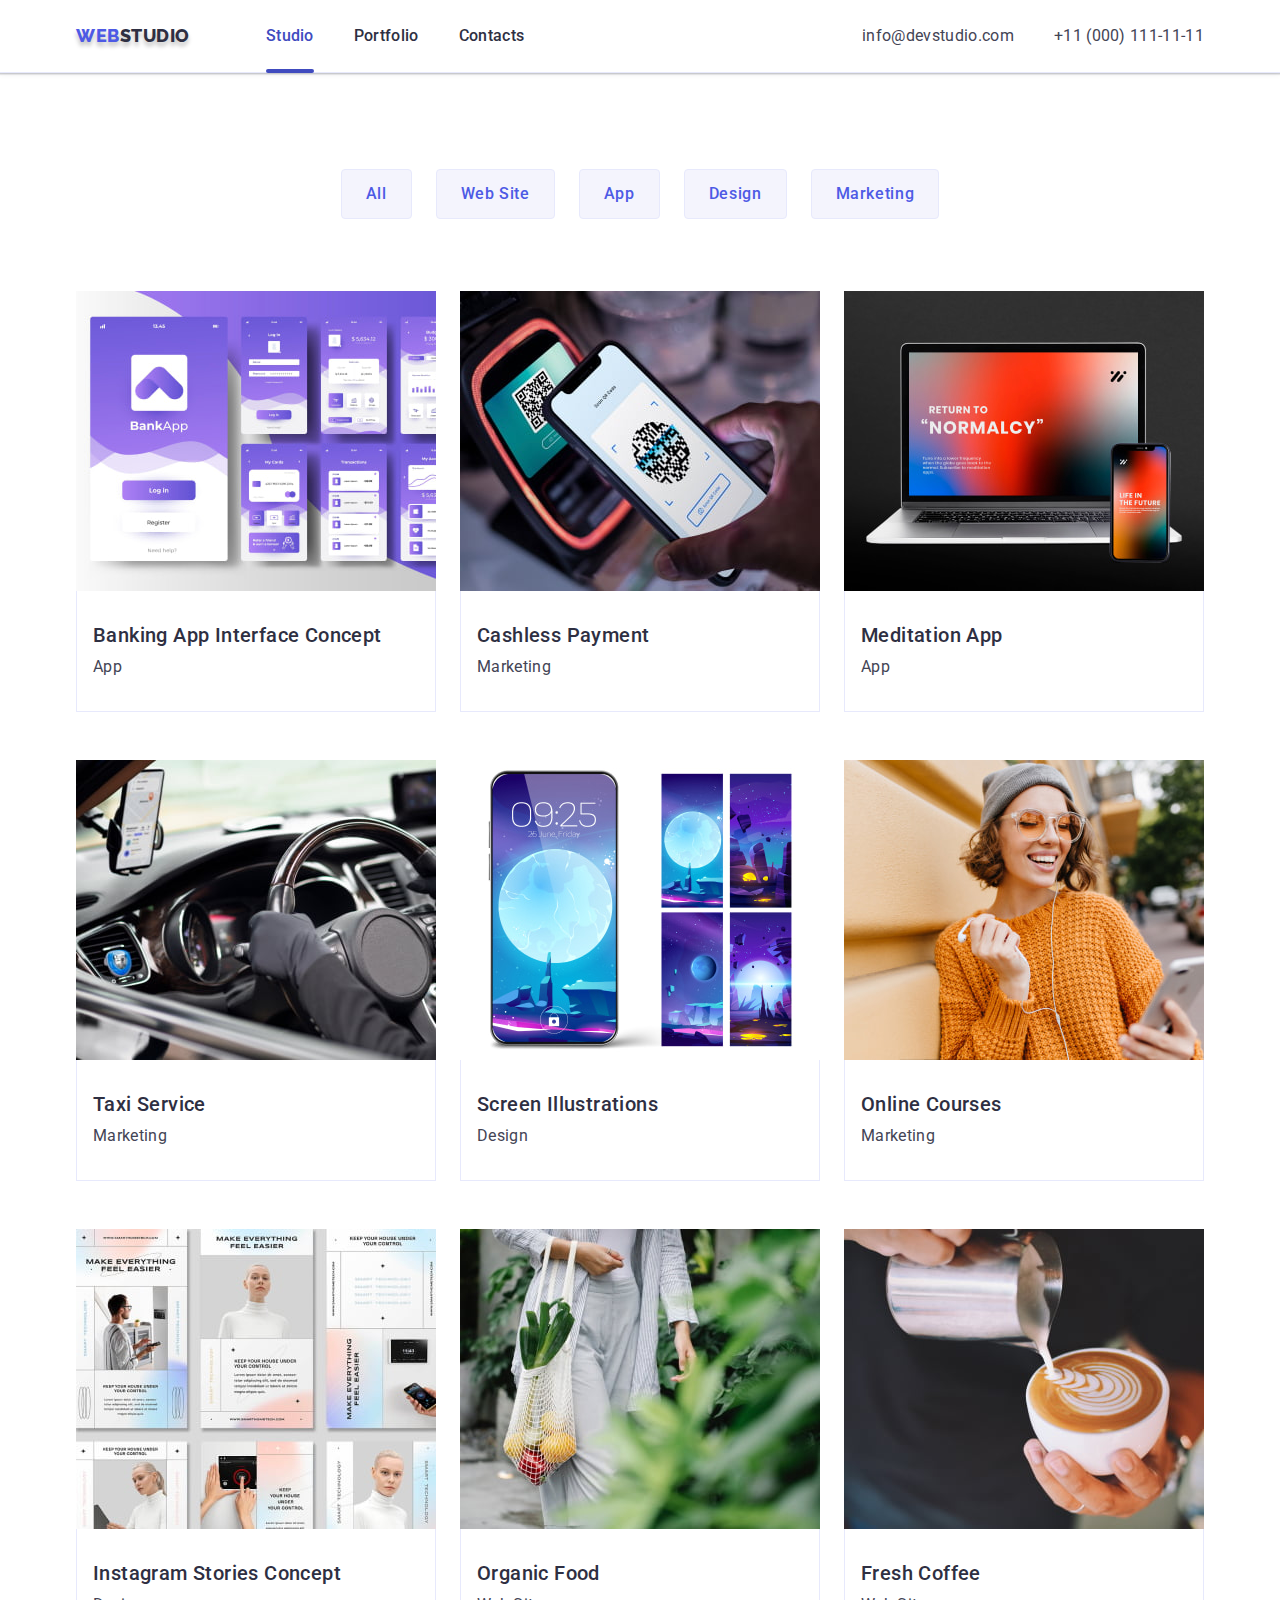
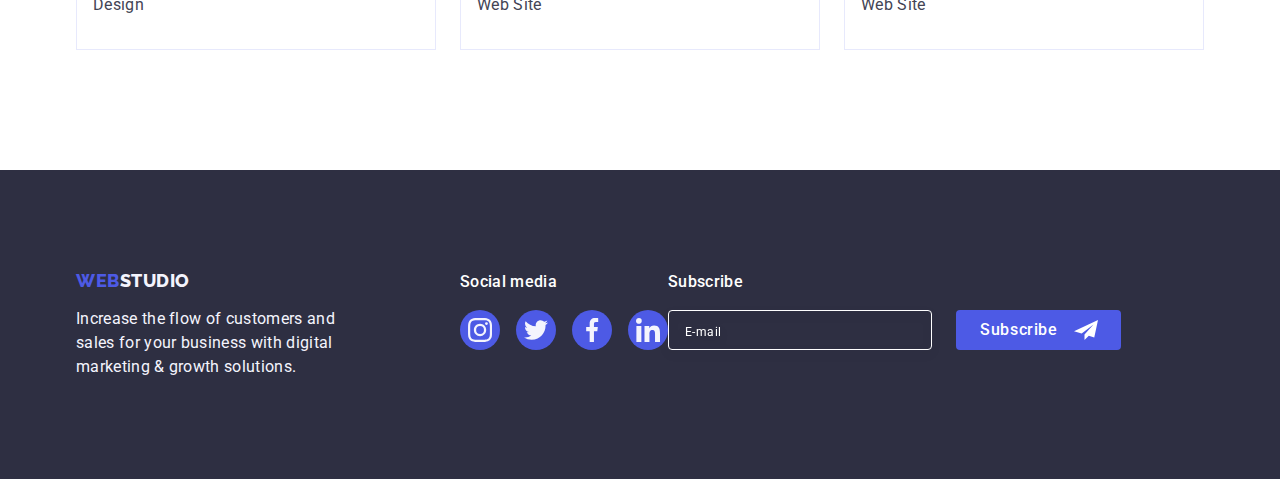
==== portfolio.html @ 5b0cee63 "Initial commit" ====
<!DOCTYPE html>
<html lang="en">
  <head>
    <meta charset="UTF-8" />
    <meta http-equiv="X-UA-Compatible" content="IE=edge" />
    <meta name="viewport" content="width=device-width, initial-scale=1.0" />
    <title>Portfolio</title>
    <link rel="preconnect" href="https://fonts.googleapis.com" />
    <link rel="preconnect" href="https://fonts.gstatic.com" crossorigin />
    <link
      href="https://fonts.googleapis.com/css2?family=Raleway:wght@800&family=Roboto:wght@400;500;700&display=swap"
      rel="stylesheet"
    />
    <link
      rel="stylesheet"
      href="https://cdnjs.cloudflare.com/ajax/libs/modern-normalize/1.0.0/modern-normalize.min.css"
    />
    <link rel="stylesheet" href="./css/style.css" />
  </head>
  <body>
    <header class="header">
      <!-- Navigation -->
      <div class="header-container container">
        <nav class="nav-flex">
          <a href="./index.html" class="logo link"
            >Web<span class="logo-studio">Studio</span></a
          >
          <ul class="list nav-list">
            <li>
              <a class="nav-link link current" href="./index.html">Studio</a>
            </li>
            <li>
              <a class="nav-link link" href="./portfolio.html">Portfolio</a>
            </li>
            <li>
              <a class="nav-link link" href="">Contacts</a>
            </li>
          </ul>
        </nav>
        <address class="address">
          <ul class="list address-list">
            <li>
              <a class="address-item link" href="mailto:info@devstudio.com"
                >info@devstudio.com</a
              >
            </li>
            <li>
              <a class="address-item link" href="tel:+110001111111"
                >+11 (000) 111-11-11</a
              >
            </li>
          </ul>
        </address>
      </div>
    </header>
    <main>
      <!-- Projects -->
      <section class="position-section">
        <div class="portfolio-container container">
          <h1 hidden>Our projects</h1>
          <ul class="btn-list list">
            <li>
              <button class="filter-btn btn" type="button">All</button>
            </li>
            <li>
              <button class="filter-btn btn" type="button">Web Site</button>
            </li>
            <li>
              <button class="filter-btn btn" type="button">App</button>
            </li>
            <li>
              <button class="filter-btn btn" type="button">Design</button>
            </li>
            <li>
              <button class="filter-btn btn" type="button">Marketing</button>
            </li>
          </ul>
          <ul class="project-list list">
            <li class="list project-block">
              <a href="" class="portfolio-link link">
                <div class="thumb">
                  <img
                    src="./images/portfolio/banking.jpg"
                    alt="Banking App Interface Concept"
                    width="360"
                    height="300"
                  />

                  <p class="overlay-text">
                    14 Stylish and User-Friendly App Design Concepts · Task
                    Manager App · Calorie Tracker App · Exotic Fruit Ecommerce
                    App · Cloud Storage App
                  </p>
                </div>
                <div class="project-content">
                  <h2 class="project-titles">Banking App Interface Concept</h2>
                  <p class="project-category">App</p>
                </div>
              </a>
            </li>
            <li class="list project-block">
              <a href="" class="portfolio-link link">
                <div class="thumb">
                  <img
                    src="./images/portfolio/payment.jpg"
                    alt="Cashless Payment"
                    width="360"
                    height="300"
                  />

                  <p class="overlay-text">
                    14 Stylish and User-Friendly App Design Concepts · Task
                    Manager App · Calorie Tracker App · Exotic Fruit Ecommerce
                    App · Cloud Storage App
                  </p>
                </div>
                <div class="project-content">
                  <h2 class="project-titles">Cashless Payment</h2>
                  <p class="project-category">Marketing</p>
                </div>
              </a>
            </li>
            <li class="list project-block">
              <a href="" class="portfolio-link link">
                <div class="thumb">
                  <img
                    src="./images/portfolio/app.jpg"
                    alt="Meditation App"
                    width="360"
                    height="300"
                  />

                  <p class="overlay-text">
                    14 Stylish and User-Friendly App Design Concepts · Task
                    Manager App · Calorie Tracker App · Exotic Fruit Ecommerce
                    App · Cloud Storage App
                  </p>
                </div>
                <div class="project-content">
                  <h2 class="project-titles">Meditation App</h2>
                  <p class="project-category">App</p>
                </div>
              </a>
            </li>
            <li class="list project-block">
              <a href="" class="portfolio-link link">
                <div class="thumb">
                  <img
                    src="./images/portfolio/taxi.jpg"
                    alt="Taxi Service"
                    width="360"
                    height="300"
                  />

                  <p class="overlay-text">
                    14 Stylish and User-Friendly App Design Concepts · Task
                    Manager App · Calorie Tracker App · Exotic Fruit Ecommerce
                    App · Cloud Storage App
                  </p>
                </div>
                <div class="project-content">
                  <h2 class="project-titles">Taxi Service</h2>
                  <p class="project-category">Marketing</p>
                </div>
              </a>
            </li>
            <li class="list project-block">
              <a href="" class="portfolio-link link">
                <div class="thumb">
                  <img
                    src="./images/portfolio/screen.jpg"
                    alt="Screen Illustrations"
                    width="360"
                    height="300"
                  />

                  <p class="overlay-text">
                    14 Stylish and User-Friendly App Design Concepts · Task
                    Manager App · Calorie Tracker App · Exotic Fruit Ecommerce
                    App · Cloud Storage App
                  </p>
                </div>
                <div class="project-content">
                  <h2 class="project-titles">Screen Illustrations</h2>
                  <p class="project-category">Design</p>
                </div>
              </a>
            </li>
            <li class="list project-block">
              <a href="" class="portfolio-link link">
                <div class="thumb">
                  <img
                    src="./images/portfolio/courses.jpg"
                    alt="Online Courses"
                    width="360"
                    height="300"
                  />

                  <p class="overlay-text">
                    14 Stylish and User-Friendly App Design Concepts · Task
                    Manager App · Calorie Tracker App · Exotic Fruit Ecommerce
                    App · Cloud Storage App
                  </p>
                </div>
                <div class="project-content">
                  <h2 class="project-titles">Online Courses</h2>
                  <p class="project-category">Marketing</p>
                </div>
              </a>
            </li>
            <li class="list project-block">
              <a href="" class="portfolio-link link">
                <div class="thumb">
                  <img
                    src="./images/portfolio/instagram.jpg"
                    alt="Instagram Stories Concept"
                    width="360"
                    height="300"
                  />

                  <p class="overlay-text">
                    14 Stylish and User-Friendly App Design Concepts · Task
                    Manager App · Calorie Tracker App · Exotic Fruit Ecommerce
                    App · Cloud Storage App
                  </p>
                </div>
                <div class="project-content">
                  <h2 class="project-titles">Instagram Stories Concept</h2>
                  <p class="project-category">Design</p>
                </div>
              </a>
            </li>
            <li class="list project-block">
              <a href="" class="portfolio-link link">
                <div class="thumb">
                  <img
                    src="./images/portfolio/organic.jpg"
                    alt="Organic Food"
                    width="360"
                    height="300"
                  />

                  <p class="overlay-text">
                    14 Stylish and User-Friendly App Design Concepts · Task
                    Manager App · Calorie Tracker App · Exotic Fruit Ecommerce
                    App · Cloud Storage App
                  </p>
                </div>
                <div class="project-content">
                  <h2 class="project-titles">Organic Food</h2>
                  <p class="project-category">Web Site</p>
                </div>
              </a>
            </li>
            <li class="list project-block">
              <a href="" class="portfolio-link link">
                <div class="thumb">
                  <img
                    src="./images/portfolio/coffe.jpg"
                    alt="Fresh Coffee"
                    width="360"
                    height="300"
                  />

                  <p class="overlay-text">
                    14 Stylish and User-Friendly App Design Concepts · Task
                    Manager App · Calorie Tracker App · Exotic Fruit Ecommerce
                    App · Cloud Storage App
                  </p>
                </div>
                <div class="project-content">
                  <h2 class="project-titles">Fresh Coffee</h2>
                  <p class="project-category">Web Site</p>
                </div>
              </a>
            </li>
          </ul>
        </div>
      </section>
    </main>
    <footer class="footer">
      <div class="footer-container container">
        <div class="footer-content">
          <a href="./index.html" class="logo link"
            >Web<span class="logo-studio">Studio</span></a
          >
          <p class="footer-text">
            Increase the flow of customers and sales for your business with
            digital marketing & growth solutions.
          </p>
        </div>
        <div>
          <p class="contact-text">Social media</p>
          <ul class="social-list list">
            <li class="social-link-block">
              <a
                href=""
                class="social-link link"
                target="_blank"
                rel="noopener noreferrer"
                aria-label="Instagram link"
              >
                <svg class="social-icon" width="24" height="24">
                  <use href="./images/icons.svg#instagram"></use>
                </svg>
              </a>
            </li>
            <li class="social-link-block">
              <a
                href=""
                class="social-link link"
                target="_blank"
                rel="noopener noreferrer"
                aria-label="Twitter link"
              >
                <svg class="social-icon" width="24" height="24">
                  <use href="./images/icons.svg#twitter"></use>
                </svg>
              </a>
            </li>
            <li class="social-link-block">
              <a
                href=""
                class="social-link link"
                target="_blank"
                rel="noopener noreferrer"
                aria-label="Facebook link"
              >
                <svg class="social-icon" width="24" height="24">
                  <use href="./images/icons.svg#facebook"></use>
                </svg>
              </a>
            </li>
            <li class="social-link-block">
              <a
                href=""
                class="social-link link"
                target="_blank"
                rel="noopener noreferrer"
                aria-label="Linkedin link"
              >
                <svg class="social-icon" width="24" height="24">
                  <use href="./images/icons.svg#linkedin"></use>
                </svg>
              </a>
            </li>
          </ul>
        </div>
           <div class="subscribe-block">
          <form class="subscribe-form">
            <label class="subscribe-label"
              ><span class="subscribe-label-title">Subscribe</span><input type="email"
            / class="subscribe-input" placeholder="E-mail" name="user-email"></label>
            <button type="submit" class="subscribe-btn btn">
              Subscribe
              <svg class="telegram-logo" width="24" height="24">
                <use href="./images/icons.svg#telegram-logo">
              </svg>
            </button>
          </form>
        </div>
      </div>
    </footer>
  </body>
</html>
---- css/style.css ----
:root {
  /* Fonts */
  --logo-font: Raleway, sans-serif;
  /* Colors */
  --logo-web-color: #4d5ae5;
  --logo-studio-dark-color: #2e2f42;
  --logo-studio-light-color: #f4f4fd;
  --nav-item-color: #2e2f42;
  --address-color: #434455;
  --hero-bg-color: #2e2f42;
  --light-bg-color: #f4f4fd;
  --dark-bg-color: #2e2f42;
  --hero-title-color: #fff;
  --btn-color: #4d5ae5;
  --hover-color: #404bbf;
  --main-text-light-color: #f4f4fd;
  --title-dark-color: #2e2f42;
  --main-text-dark-color: #434455;
  --footer-hover: #31d0aa;
  --card-company: #8e8f99;
  --modal-bg: #fcfcfc;
  --modal-width: 408px;
  --modal-height: 576px;
}
/* General */
.visually-hidden {
  position: absolute;
  width: 1px;
  height: 1px;
  margin: -1px;
  border: 0;
  padding: 0;

  white-space: nowrap;
  clip-path: inset(100%);
  clip: rect(0 0 0 0);
  overflow: hidden;
}
.list {
  list-style: none;
}
body {
  font-family: Roboto, sans-serif;
  letter-spacing: 0.02em;
  color: var(--main-text-dark-color);
  background-color: #fff;
}
.section-title {
  color: var(--title-dark-color);
  font-size: 36px;
  line-height: 1.11;
  font-weight: 700;
  text-transform: capitalize;
  text-align: center;
  letter-spacing: 0.02em;
  margin-bottom: 72px;
}
.btn {
  cursor: pointer;
}
.link {
  text-decoration: none;
}

.container {
  width: 1158px;
  padding: 0 15px;
  margin: 0 auto;
}
ul,
p,
h1,
h2,
h3 {
  margin: 0;
  padding: 0;
}
img {
  display: block;
}

/* Header */
.header {
  border-bottom: 1px solid #e7e9fc;
  box-shadow: 0px 2px 1px rgba(46, 47, 66, 0.08),
    0px 1px 1px rgba(46, 47, 66, 0.16), 0px 1px 6px rgba(46, 47, 66, 0.08);
}

.header-container {
  display: flex;
  align-items: center;
}
.logo {
  font-family: var(--logo-font);
  text-transform: uppercase;
  font-size: 18px;
  font-weight: 800;
  letter-spacing: 0.03em;
  color: var(--logo-web-color);
  text-shadow: 0px 4px 4px rgba(0, 0, 0, 0.25);
  line-height: 1.17;
  margin-right: 76px;
}
.logo-studio {
  color: var(--logo-studio-dark-color);
}
.nav-flex {
  display: flex;
  align-items: center;
  margin-right: auto;
}
.nav-list {
  display: flex;
  align-items: center;
  gap: 40px;
}
.address-list {
  display: flex;
  align-items: center;
  gap: 40px;
}

.nav-link {
  position: relative;
  display: block;
  color: var(--nav-item-color);
  font-weight: 500;
  line-height: 1.5;
  padding: 24px 0;
  transition-property: color;
  transition-duration: 250ms;
  transition-timing-function: cubic-bezier(0.4, 0, 0.2, 1);
}
.nav-link:hover,
.nav-link:focus {
  color: var(--hover-color);
}
.nav-link.current {
  color: var(--hover-color);
}
.nav-link.current::after {
  content: "";
  display: block;
  height: 4px;
  width: 100%;
  background-color: var(--hover-color);
  border-radius: 2px;
  position: absolute;
  bottom: -1px;
  left: 0;
}
.address {
  display: flex;

  font-style: normal;
}
.address-item {
  color: var(--address-color);
  line-height: 1.5;
  padding: 15px 0;
  transition-property: color;
  transition-duration: 250ms;
  transition-timing-function: cubic-bezier(0.4, 0, 0.2, 1);
}
.address-item:hover,
.address-item:focus {
  color: var(--hover-color);
}
/* Hero */
.hero-section {
  background-image: linear-gradient(
      rgba(46, 47, 66, 0.7),
      rgba(46, 47, 66, 0.7)
    ),
    url(../images/main-page/hero-bgr.jpg);
  background-repeat: no-repeat;
  background-position: center;
  max-width: 1440px;
  margin-left: auto;
  margin-right: auto;
  background-size: cover;
  background-color: var(--hero-bg-color);
  padding: 188px 0;
}

.hero-title {
  display: block;
  margin: 0 auto;
  font-size: 56px;
  font-weight: 700;
  line-height: 1.07;
  color: var(--hero-title-color);
  text-align: center;
  letter-spacing: 0.02em;
  max-width: 496px;
  margin-bottom: 48px;
}
.order-btn,
.send-btn {
  display: block;
  background-color: var(--btn-color);
  box-shadow: 0px 4px 4px rgba(0, 0, 0, 0.15);
  font-family: inherit;
  font-weight: 500;
  letter-spacing: 0.04em;
  color: #fff;
  border-radius: 4px;
  padding: 16px 32px;
  gap: 10px;
  border: 0;
  font-size: 16px;
  line-height: 1.5;
  margin: 0 auto;
  min-width: 169px;
  transition-property: background-color;
  transition-duration: 250ms;
  transition-timing-function: cubic-bezier(0.4, 0, 0.2, 1);
}
.order-btn:hover,
.order-btn:focus,
.send-btn:hover,
.send-btn:focus {
  background-color: var(--hover-color);
}
/* Our advantages */
.advantages-section {
  padding-top: 120px;
  padding-bottom: 120px;
}
.advantages-icon-box {
  display: flex;
  align-items: center;
  justify-content: center;
  width: 264px;
  height: 112px;
  background: #f4f4fd;
  border-radius: 4px;
  margin-bottom: 8px;
}
.advantages-icon {
  display: block;
  margin: auto;
}
.advantages-list {
  display: flex;
  justify-content: space-between;
  gap: 24px;
}
.advantages-item {
  width: 264px;
}

.advantages-titles {
  font-size: 20px;
  font-weight: 500;
  color: var(--title-dark-color);
  line-height: 1.2;
  letter-spacing: 0.02em;
  margin-bottom: 8px;
}
.adventages-descr {
  font-size: 16px;
  color: var(--main-text-dark-color);
  line-height: 1.5;
  letter-spacing: 0.02em;
}
/* What are we doing */
.card-photo-section {
  padding-bottom: 120px;
}
.card-photo-list {
  display: flex;
  justify-content: space-between;
  gap: 24px;
}
.card-photo {
  flex-basis: calc((100%-48px) / 3);
}
/* Our Team */
.team-section {
  background-color: var(--light-bg-color);
  padding-top: 120px;
  padding-bottom: 120px;
}

.team-list {
  display: flex;
  justify-content: space-between;
  gap: 24px;
}
.person-div {
  background-color: #fff;
  width: 264px;
  box-shadow: 0px 1px 6px rgba(46, 47, 66, 0.08),
    0px 1px 1px rgba(46, 47, 66, 0.16), 0px 2px 1px rgba(46, 47, 66, 0.08);
  border-radius: 0px 0px 4px 4px;
}
.employees-content {
  padding: 32px 0;
}
.employees {
  font-size: 20px;
  line-height: 1.2;
  font-weight: 500;
  color: var(--title-dark-color);
  text-align: center;
  letter-spacing: 0.02em;
  margin-bottom: 8px;
}
.position {
  line-height: 1.5;
  text-align: center;
  margin-bottom: 8px;
}
.social-list {
  display: flex;
  justify-content: center;
  gap: 24px;
}
.social-link {
  display: flex;
  align-items: center;
  justify-content: center;
  width: 40px;
  height: 40px;
  border-radius: 50%;
  background-color: var(--btn-color);
  transition-property: background-color;
  transition-duration: 250ms;
  transition-timing-function: cubic-bezier(0.4, 0, 0.2, 1);
}
.social-icon {
  fill: var(--logo-studio-light-color);
}
.social-link:hover,
.social-link:focus {
  background-color: var(--hover-color);
}
/* Customers */
.customers-title {
  line-height: 1.1;
}
.customers-section {
  padding-top: 120px;
  padding-bottom: 120px;
}
.customers-list {
  display: flex;
  justify-content: space-between;
  gap: 24px;
}
.customer-card {
  width: 168px;
  height: 88px;
  border: 1px solid currentColor;
  border-radius: 4px;
  color: var(--card-company);
}
.customer-link {
  width: 100%;
  height: 100%;
  display: flex;
  align-items: center;
  justify-content: center;
  color: inherit;
  transition: border-color 250ms cubic-bezier(0.4, 0, 0.2, 1),
    color 250ms cubic-bezier(0.4, 0, 0.2, 1);
}
.customer-card:hover,
.customer-card:focus {
  color: var(--hover-color);
  border: 1px solid currentColor;
}
.customer-icon {
  display: block;
  margin: auto;
  width: 104px;
  height: 56px;
  fill: currentColor;
}
/* Footer */
.footer {
  background-color: var(--dark-bg-color);
  padding-top: 100px;
  padding-bottom: 100px;
  display: flex;
}
.footer-container {
  display: flex;
  align-items: baseline;
}
.footer-content {
  margin-right: 120px;
}

.footer-container .logo {
  display: inline-block;
  text-shadow: none;
  margin-bottom: 16px;
}
.footer .logo-studio {
  color: var(--main-text-light-color);
}
.footer .social-list {
  gap: 16px;
  transition-property: background-color;
  transition-duration: 250ms;
  transition-timing-function: cubic-bezier(0.4, 0, 0.2, 1);
}
.footer .social-link:hover,
.footer .social-link:focus {
  background-color: var(--footer-hover);
  transition-duration: 250ms;
  transition-timing-function: cubic-bezier(0.4, 0, 0.2, 1);
}
.footer-text {
  color: var(--logo-studio-light-color);
  line-height: 1.5;
  max-width: 264px;
}
.contact-block {
  margin-right: 80px;
}
.contact-text {
  font-weight: 500;
  letter-spacing: 0.02em;
  color: #fff;
  line-height: 1.5;
  margin-bottom: 16px;
}
.subscribe-block {
}
.subscribe-form {
  display: flex;
  align-items: end;
}
.subscribe-label {
}
.subscribe-label-title {
  display: block;
  padding-bottom: 16px;
  font-weight: 500;
  font-size: 16px;
  line-height: 24px;
  letter-spacing: 0.02em;
  color: #ffffff;
}
.subscribe-input {
  display: block;
  width: 264px;
  height: 40px;
  background-color: transparent;
  border: 1px solid #ffffff;
  filter: drop-shadow(0px 4px 4px rgba(0, 0, 0, 0.15));
  border-radius: 4px;
  margin-right: 24px;
  padding-left: 16px;
  transition: border 250ms cubic-bezier(0.4, 0, 0.2, 1);
  color: #ffffff;
}
.subscribe-input::placeholder {
  font-size: 12px;
  line-height: 24px;
  letter-spacing: 0.04em;
  color: #fff;
  padding-bottom: 8px;
}
.subscribe-input:focus,
.subscribe-input:hover {
  outline: none;
  border: 1px solid var(--btn-color);
  border-radius: 4px;
  transition: border 250ms cubic-bezier(0.4, 0, 0.2, 1);
}
.subscribe-btn {
  width: 165px;
  height: 40px;
  background: var(--btn-color);
  border-radius: 4px;
  color: #fff;
  font-weight: 500;
  font-size: 16px;
  line-height: 24px;

  letter-spacing: 0.04em;
  border: none;
  display: flex;
  align-items: center;
  padding-left: 24px;
  transition: background-color 250ms cubic-bezier(0.4, 0, 0.2, 1);
}
.subscribe-btn:hover,
.subscribe-btn:focus {
  background-color: var(--hover-color);
  transition: background-color 250ms cubic-bezier(0.4, 0, 0.2, 1);
}
.telegram-logo {
  fill: #fff;
  margin-left: 16px;
}

/* Portfolio */
.position-section {
  padding: 96px 0 120px;
}
.btn-list {
  display: flex;
  justify-content: center;
  gap: 24px;
  margin-bottom: 72px;
}

.filter-btn {
  font-family: inherit;
  background-color: var(--light-bg-color);
  border: 1px solid #e7e9fc;
  border-radius: 4px;
  color: var(--btn-color);
  letter-spacing: 0.04em;
  text-align: center;
  font-weight: 500;
  padding: 12px 24px;
  font-size: 16px;
  line-height: 1.5;
  transition: color 250ms cubic-bezier(0.4, 0, 0.2, 1),
    background-color 250ms cubic-bezier(0.4, 0, 0.2, 1),
    border-color 250ms cubic-bezier(0.4, 0, 0.2, 1),
    box-shadow 250ms cubic-bezier(0.4, 0, 0.2, 1);
}
.filter-btn:hover,
.filter-btn:focus {
  border: 1px solid transparent;
  background-color: var(--hover-color);
  color: #fff;
  box-shadow: 0px 3px 1px rgba(0, 0, 0, 0.1), 0px 2px 1px rgba(0, 0, 0, 0.08),
    0px 2px 2px rgba(0, 0, 0, 0.12);
  transition-duration: 250ms;
  transition-timing-function: cubic-bezier(0.4, 0, 0.2, 1);
}
.project-list {
  display: flex;
  flex-wrap: wrap;
  flex-basis: calc((100%-2) / 2);
  row-gap: 48px;
  column-gap: 24px;
}
.thumb {
  position: relative;
  overflow: hidden;
}
.portfolio-link:hover .overlay-text,
.portfolio-link:focus .overlay-text {
  transform: translateY(0%);
}
.overlay-text {
  position: absolute;
  top: 0;
  left: 0;
  background-color: var(--logo-web-color);
  width: 100%;
  height: 100%;
  padding: 40px 32px;
  transform: translateY(100%);
  transition-property: transform;
  transition-duration: 250ms;
  transition-timing-function: cubic-bezier(0.4, 0, 0.2, 1);
  font-size: 16px;
  line-height: 1.5;
  letter-spacing: 0.02em;
  color: var(--main-text-light-color);
}
.project-content {
  border: 1px solid #e7e9fc;
  border-top: none;
  padding: 32px 16px;
}
.project-titles {
  font-weight: 500;
  font-size: 20px;
  color: var(--title-dark-color);
  line-height: 1.2;
  letter-spacing: 0.02em;
  margin-bottom: 8px;
}
.project-category {
  line-height: 1.5;
  color: var(--main-text-dark-color);
}
.project-block {
  width: 360px;
}
.portfolio-link {
  display: block;
  transition-property: box-shadow;
  transition-duration: 250ms;
  transition-timing-function: cubic-bezier(0.4, 0, 0.2, 1);
}

.portfolio-link:hover,
.portfolio-link:focus {
  box-shadow: 0px 1px 6px rgba(46, 47, 66, 0.08),
    0px 1px 1px rgba(46, 47, 66, 0.16), 0px 2px 1px rgba(46, 47, 66, 0.08);
}
.card-content {
  padding: 0px 16px;
  gap: 8px;
}
/* Modal */
.backdrop {
  opacity: 1;
  position: fixed;
  top: 0;
  left: 0;
  width: 100%;
  height: 100%;
  background-color: rgba(46, 47, 66, 0.4);
  transition-property: opacity, visibility;
  transition-duration: 250ms;
  transition-timing-function: cubic-bezier(0.4, 0, 0.2, 1);
  perspective-origin: 50% 50%;
  perspective: 2000px;
}
.backdrop.is-hidden {
  opacity: 0;
  pointer-events: none;
  visibility: hidden;
  transition-property: opacity, visibility;
}

.backdrop.is-hidden .modal {
  transition: opacity 500ms ease-out, transform 100ms ease 500ms;
  transform: translate(-50%, -20%) rotateX(-30deg);
  opacity: 0;
}

.modal {
  position: absolute;
  top: 50%;
  left: 50%;
  transform: translate(-50%, -50%) scale(1);
  min-width: 408px;
  min-height: 576px;
  background: var(--modal-bg);
  box-shadow: 0px 1px 1px rgba(0, 0, 0, 0.14), 0px 1px 3px rgba(0, 0, 0, 0.12),
    0px 2px 1px rgba(0, 0, 0, 0.2);
  border-radius: 4px;
  transition: transform 250ms cubic-bezier(0.4, 0, 0.2, 1);
  transform-origin: top center;
  padding: 24px;
  padding-top: 72px;
}
.modal-close {
  position: absolute;
  top: 24px;
  right: 24px;
  width: 24px;
  height: 24px;
  background: #e7e9fc;
  border: 1px solid rgba(0, 0, 0, 0.1);
  border-radius: 50%;
  display: flex;
  align-items: center;
  justify-content: center;
  padding: 0;
  transition: background-color 250ms cubic-bezier(0.4, 0, 0.2, 1),
    border 250ms cubic-bezier(0.4, 0, 0.2, 1);
  cursor: pointer;
}
.modal-close:hover,
.modal-close:focus {
  border: none;

  background-color: var(--hover-color);
}
.icon-close {
  color: var(--logo-studio-dark-color);
  transition: fill 250ms cubic-bezier(0.4, 0, 0.2, 1);
}
.modal-close:hover .icon-close,
.modal-close:focus .icon-close {
  fill: #ffffff;
}
.modal-title {
  display: block;
  margin-bottom: 16px;
  font-style: normal;
  font-weight: 500;
  font-size: 16px;
  line-height: 1.5;
  text-align: center;
  letter-spacing: 0.02em;
  color: var(--nav-item-color);
}
.modal-input-block {
  display: flex;
  flex-direction: column;
  margin-bottom: 8px;
}
.modal-form {
}
.modal-label {
  display: block;
  font-size: 12px;
  line-height: 1.17;
  letter-spacing: 0.04em;
  color: var(--card-company);
  margin-bottom: 4px;
}
.input-block {
  position: relative;
  height: 40px;
  margin-bottom: 8px;
}
.modal-input {
  display: block;
  height: 100%;
  width: 100%;
  padding-left: 38px;
  border: 1px solid rgba(46, 47, 66, 0.4);
  border-radius: 4px;
  transition: border 250ms cubic-bezier(0.4, 0, 0.2, 1);
}
.modal-input:hover,
.modal-input:focus {
  outline: none;
  border: 1px solid var(--logo-web-color);
  transition: border 250ms cubic-bezier(0.4, 0, 0.2, 1);
}
.modal-input:hover ~ .form-icon,
.modal-input:focus ~ .form-icon {
  fill: var(--logo-web-color);
  transition: fill 250ms cubic-bezier(0.4, 0, 0.2, 1);
}
.form-icon {
  position: absolute;
  top: 8px;
  left: 16px;
  fill: var(--logo-studio-dark-color);
  transition: fill 250ms cubic-bezier(0.4, 0, 0.2, 1);
}
.text-area {
  height: 120px;
  resize: none;
  padding: 8px 16px;
  margin-bottom: 16px;
  line-height: 1.17;
  letter-spacing: 0.04em;
  color: var(--main-text-dark-color);
}
.text-area::placeholder {
  line-height: 1.17;
  letter-spacing: 0.04em;
  color: rgba(46, 47, 66, 0.4);
}
.accept-policy {
  position: relative;
  display: flex;
  align-items: center;
  gap: 8px;
  margin-bottom: 24px;
  font-size: 12px;
  line-height: 1.17;
  letter-spacing: 0.04em;
  color: var(--card-company);
}
.accept-checkbox {
  appearance: none;
  width: 16px;
  height: 16px;
  border: 1px solid rgba(46, 47, 66, 0.4);
  border-radius: 2px;
  background-color: transparent;
  transition: background 250ms cubic-bezier(0.4, 0, 0.2, 1);
}
.accept-checkbox:checked {
  background-color: var(--hover-color);
  transition: background 250ms cubic-bezier(0.4, 0, 0.2, 1);
}
.check-icon {
  position: absolute;
  top: 4px;
  left: 3px;
  fill: #fff;
}
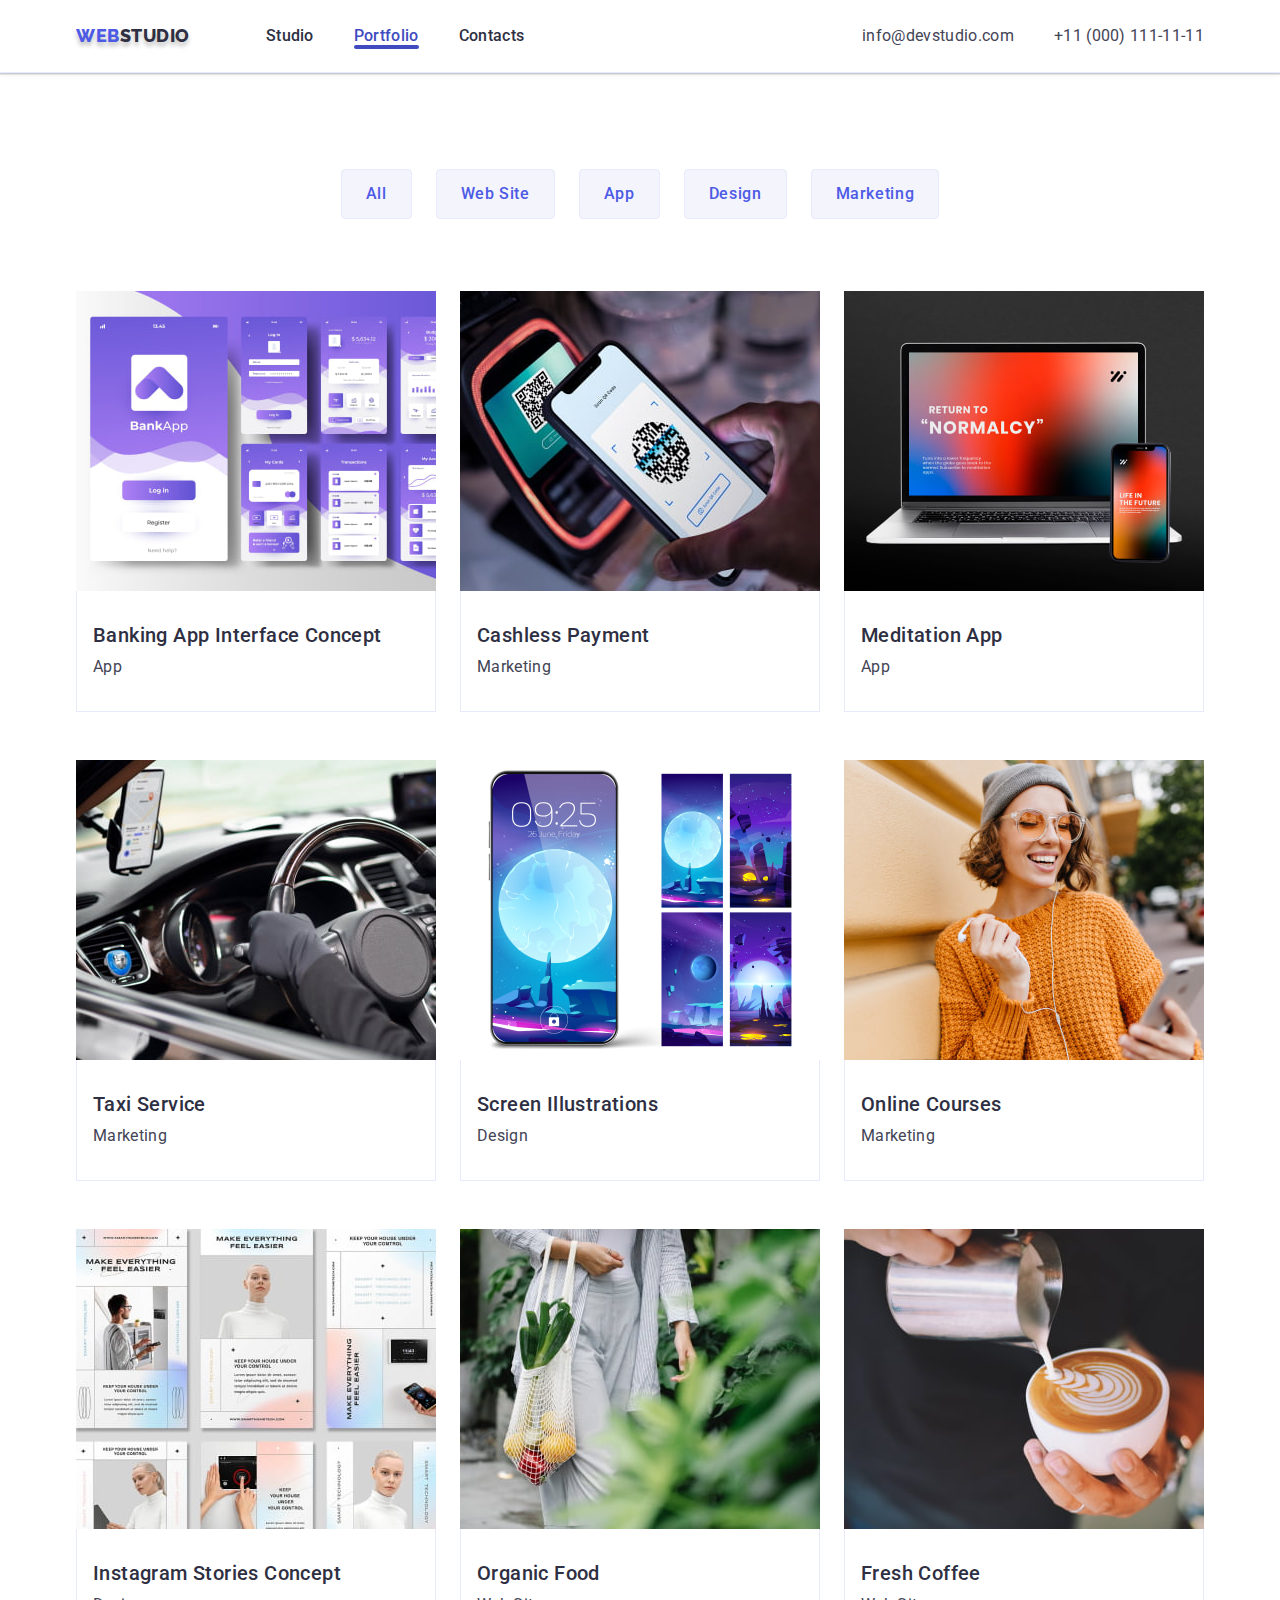
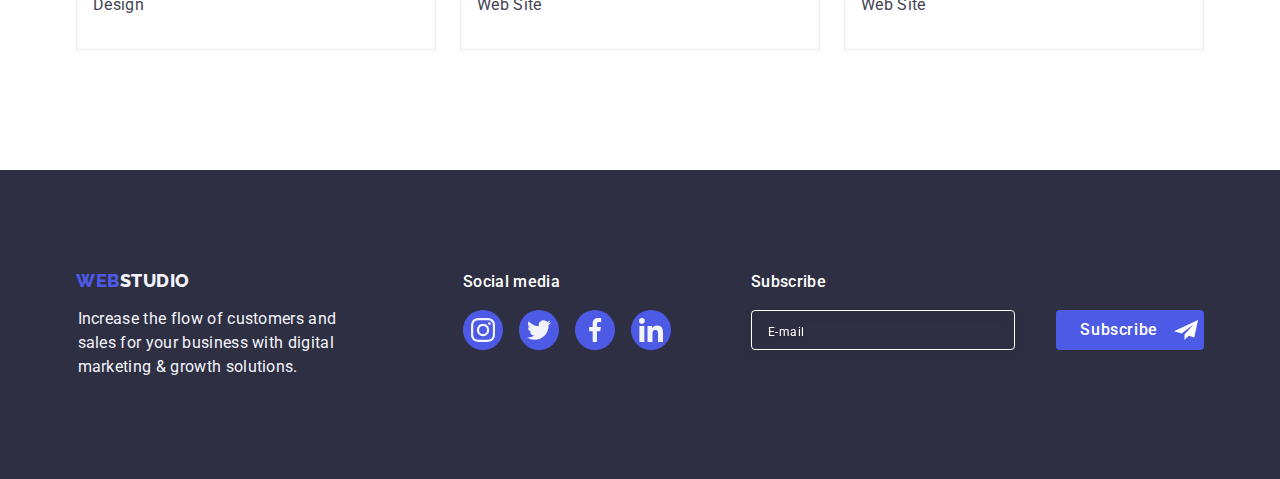
==== commit 5e981bbc: "done mobile menu" ====
--- a/portfolio.html
+++ b/portfolio.html
@@ -27,10 +27,10 @@
           >
           <ul class="list nav-list">
             <li>
-              <a class="nav-link link current" href="./index.html">Studio</a>
-            </li>
-            <li>
-              <a class="nav-link link" href="./portfolio.html">Portfolio</a>
+              <a class="nav-link link" href="./index.html">Studio</a>
+            </li>
+            <li>
+              <a class="nav-link link current" href="./portfolio.html">Portfolio</a>
             </li>
             <li>
               <a class="nav-link link" href="">Contacts</a>
@@ -278,7 +278,7 @@
         </div>
       </section>
     </main>
-    <footer class="footer">
+        <footer class="footer">
       <div class="footer-container container">
         <div class="footer-content">
           <a href="./index.html" class="logo link"
@@ -289,7 +289,7 @@
             digital marketing & growth solutions.
           </p>
         </div>
-        <div>
+        <div class="contact-block">
           <p class="contact-text">Social media</p>
           <ul class="social-list list">
             <li class="social-link-block">
@@ -346,10 +346,11 @@
             </li>
           </ul>
         </div>
-           <div class="subscribe-block">
+        <div class="subscribe-block">
+          <p class="subscribe-label-title">Subscribe</p>
           <form class="subscribe-form">
             <label class="subscribe-label"
-              ><span class="subscribe-label-title">Subscribe</span><input type="email"
+              ><input type="email"
             / class="subscribe-input" placeholder="E-mail" name="user-email"></label>
             <button type="submit" class="subscribe-btn btn">
               Subscribe
--- a/css/style.css
+++ b/css/style.css
@@ -63,9 +63,24 @@
 }
 
 .container {
-  width: 1158px;
-  padding: 0 15px;
+  min-width: 320px;
+  max-width: 428px;
+  padding-left: 16px;
+  padding-right: 16px;
   margin: 0 auto;
+}
+
+@media only screen and (min-width: 768px) {
+  .container {
+    max-width: 736px;
+  }
+}
+
+@media only screen and (min-width: 1200px) {
+  .container {
+    max-width: 1158px;
+    padding: 0 15px;
+  }
 }
 ul,
 p,
@@ -89,8 +104,11 @@
 .header-container {
   display: flex;
   align-items: center;
+  padding-top: 24px;
+  padding-bottom: 24px;
 }
 .logo {
+  display: block;
   font-family: var(--logo-font);
   text-transform: uppercase;
   font-size: 18px;
@@ -104,20 +122,22 @@
 .logo-studio {
   color: var(--logo-studio-dark-color);
 }
+
 .nav-flex {
   display: flex;
   align-items: center;
   margin-right: auto;
 }
+
 .nav-list {
-  display: flex;
-  align-items: center;
-  gap: 40px;
-}
-.address-list {
-  display: flex;
-  align-items: center;
-  gap: 40px;
+  display: none;
+}
+@media only screen and (min-width: 768px) {
+  .nav-list {
+    display: flex;
+    align-items: center;
+    gap: 40px;
+  }
 }
 
 .nav-link {
@@ -126,7 +146,6 @@
   color: var(--nav-item-color);
   font-weight: 500;
   line-height: 1.5;
-  padding: 24px 0;
   transition-property: color;
   transition-duration: 250ms;
   transition-timing-function: cubic-bezier(0.4, 0, 0.2, 1);
@@ -150,9 +169,19 @@
   left: 0;
 }
 .address {
-  display: flex;
-
-  font-style: normal;
+  display: none;
+}
+@media only screen and (min-width: 768px) {
+  .address {
+    display: flex;
+
+    font-style: normal;
+  }
+}
+.address-list {
+  display: flex;
+  align-items: center;
+  gap: 40px;
 }
 .address-item {
   color: var(--address-color);
@@ -166,6 +195,7 @@
 .address-item:focus {
   color: var(--hover-color);
 }
+
 /* Hero */
 .hero-section {
   background-image: linear-gradient(
@@ -180,21 +210,35 @@
   margin-right: auto;
   background-size: cover;
   background-color: var(--hero-bg-color);
-  padding: 188px 0;
+  padding: 112px 0;
+}
+@media only screen and (min-width: 1200px) {
+  .hero-section {
+    padding: 188px 0;
+  }
 }
 
 .hero-title {
   display: block;
   margin: 0 auto;
-  font-size: 56px;
+  font-size: 36px;
   font-weight: 700;
-  line-height: 1.07;
+  line-height: 1.11;
   color: var(--hero-title-color);
   text-align: center;
   letter-spacing: 0.02em;
-  max-width: 496px;
-  margin-bottom: 48px;
-}
+  max-width: 320px;
+  margin-bottom: 72px;
+}
+@media only screen and (min-width: 1200px) {
+  .hero-title {
+    max-width: 496px;
+    font-size: 56px;
+    margin-bottom: 48px;
+    line-height: 1.07;
+  }
+}
+
 .order-btn,
 .send-btn {
   display: block;
@@ -224,49 +268,93 @@
 }
 /* Our advantages */
 .advantages-section {
-  padding-top: 120px;
-  padding-bottom: 120px;
+  padding-top: 96px;
+  padding-bottom: 96px;
+}
+@media only screen and (min-width: 1200px) {
+  .advantages-section {
+    padding-top: 120px;
+    padding-bottom: 120px;
+  }
 }
 .advantages-icon-box {
-  display: flex;
-  align-items: center;
-  justify-content: center;
-  width: 264px;
-  height: 112px;
-  background: #f4f4fd;
-  border-radius: 4px;
+  display: none;
+}
+@media only screen and (min-width: 1200px) {
+  .advantages-icon-box {
+    display: flex;
+    align-items: center;
+    justify-content: center;
+    width: 264px;
+    height: 112px;
+    background: #f4f4fd;
+    border-radius: 4px;
+    margin-bottom: 8px;
+  }
+}
+.advantages-icon {
+  display: block;
+  margin: auto;
+}
+.advantages-list {
+  display: flex;
+  flex-direction: column;
+  gap: 72px;
+}
+@media only screen and (min-width: 1200px) {
+  .advantages-list {
+    flex-direction: row;
+    justify-content: space-between;
+    gap: 24px;
+  }
+}
+.advantages-item {
+  width: 100%;
+}
+@media only screen and (min-width: 1200px) {
+  .advantages-item {
+    width: 264px;
+  }
+}
+
+.advantages-titles {
+  color: var(--title-dark-color);
+  font-weight: 700;
+  font-size: 36px;
+  line-height: 1.11;
+  letter-spacing: 0.02em;
   margin-bottom: 8px;
-}
-.advantages-icon {
-  display: block;
-  margin: auto;
-}
-.advantages-list {
-  display: flex;
-  justify-content: space-between;
-  gap: 24px;
-}
-.advantages-item {
-  width: 264px;
-}
-
-.advantages-titles {
-  font-size: 20px;
-  font-weight: 500;
-  color: var(--title-dark-color);
-  line-height: 1.2;
-  letter-spacing: 0.02em;
-  margin-bottom: 8px;
+  text-align: center;
+}
+@media only screen and (min-width: 1200px) {
+  .advantages-titles {
+    font-size: 20px;
+    font-weight: 500;
+    line-height: 1.2;
+    text-align: left;
+  }
 }
 .adventages-descr {
   font-size: 16px;
   color: var(--main-text-dark-color);
   line-height: 1.5;
   letter-spacing: 0.02em;
+  font-weight: 500;
+}
+@media only screen and (min-width: 1200px) {
+  .adventages-descr {
+    font-weight: 400;
+  }
 }
 /* What are we doing */
 .card-photo-section {
-  padding-bottom: 120px;
+  display: none;
+}
+@media only screen and (min-width: 1200px) {
+  .card-photo-section {
+    display: block;
+    padding-bottom: 120px;
+  }
 }
 .card-photo-list {
   display: flex;
@@ -279,14 +367,27 @@
 /* Our Team */
 .team-section {
   background-color: var(--light-bg-color);
-  padding-top: 120px;
-  padding-bottom: 120px;
-}
-
+  padding-top: 96px;
+  padding-bottom: 96px;
+}
+@media only screen and (min-width: 1200px) {
+  .team-section {
+    padding-top: 120px;
+    padding-bottom: 120px;
+  }
+}
 .team-list {
   display: flex;
-  justify-content: space-between;
-  gap: 24px;
+  flex-direction: column;
+  gap: 72px;
+  align-items: center;
+}
+@media only screen and (min-width: 1200px) {
+  .team-list {
+    flex-direction: row;
+    justify-content: space-between;
+    gap: 24px;
+  }
 }
 .person-div {
   background-color: #fff;
@@ -346,8 +447,17 @@
 }
 .customers-list {
   display: flex;
-  justify-content: space-between;
-  gap: 24px;
+
+  row-gap: 72px;
+  column-gap: 16px;
+  flex-wrap: wrap;
+  justify-content: center;
+}
+@media only screen and (min-width: 1200px) {
+  .customers-list {
+    gap: 24px;
+    /* justify-content: space-between; */
+  }
 }
 .customer-card {
   width: 168px;
@@ -381,22 +491,48 @@
 /* Footer */
 .footer {
   background-color: var(--dark-bg-color);
-  padding-top: 100px;
-  padding-bottom: 100px;
-  display: flex;
+  padding-top: 96px;
+  padding-bottom: 96px;
+  display: flex;
+}
+@media only screen and (min-width: 1024px) {
+  .footer {
+    padding-top: 100px;
+    padding-bottom: 100px;
+  }
 }
 .footer-container {
   display: flex;
   align-items: baseline;
+  flex-direction: column;
+  width: 100%;
+}
+@media only screen and (min-width: 1024px) {
+  .footer-container {
+    flex-direction: row;
+  }
 }
 .footer-content {
-  margin-right: 120px;
+  width: 100%;
+  margin-bottom: 72px;
+}
+@media only screen and (min-width: 1204px) {
+  .footer-content {
+    margin-right: 120px;
+    margin-bottom: 0;
+  }
 }
 
 .footer-container .logo {
-  display: inline-block;
+  text-align: center;
+  margin: 0 auto;
   text-shadow: none;
   margin-bottom: 16px;
+}
+@media only screen and (min-width: 768px) {
+  .footer-container .logo {
+    text-align: left;
+  }
 }
 .footer .logo-studio {
   color: var(--main-text-light-color);
@@ -414,12 +550,21 @@
   transition-timing-function: cubic-bezier(0.4, 0, 0.2, 1);
 }
 .footer-text {
+  margin: 0 auto;
   color: var(--logo-studio-light-color);
   line-height: 1.5;
   max-width: 264px;
 }
 .contact-block {
-  margin-right: 80px;
+  margin-bottom: 72px;
+  width: 100%;
+}
+@media only screen and (min-width: 768px) {
+  .contact-block {
+    margin-right: 80px;
+    margin-bottom: 0;
+    width: fit-content;
+  }
 }
 .contact-text {
   font-weight: 500;
@@ -427,36 +572,63 @@
   color: #fff;
   line-height: 1.5;
   margin-bottom: 16px;
+  text-align: center;
+}
+@media only screen and (min-width: 768px) {
+  .contact-text {
+    text-align: left;
+  }
+}
+.subscribe-form {
+  display: flex;
+  gap: 16px;
+  flex-direction: column;
+  align-items: center;
+  width: 100%;
+}
+@media only screen and (min-width: 768px) {
+  .subscribe-form {
+    flex-direction: row;
+    gap: 24px;
+  }
 }
 .subscribe-block {
-}
-.subscribe-form {
-  display: flex;
-  align-items: end;
-}
-.subscribe-label {
+  width: 100%;
 }
 .subscribe-label-title {
   display: block;
-  padding-bottom: 16px;
+  margin-bottom: 16px;
   font-weight: 500;
   font-size: 16px;
   line-height: 24px;
   letter-spacing: 0.02em;
   color: #ffffff;
+  text-align: center;
+}
+@media only screen and (min-width: 768px) {
+  .subscribe-label-title {
+    text-align: left;
+  }
+}
+.subscribe-label {
+  width: 100%;
 }
 .subscribe-input {
   display: block;
-  width: 264px;
+  width: 100%;
   height: 40px;
   background-color: transparent;
   border: 1px solid #ffffff;
   filter: drop-shadow(0px 4px 4px rgba(0, 0, 0, 0.15));
   border-radius: 4px;
-  margin-right: 24px;
   padding-left: 16px;
   transition: border 250ms cubic-bezier(0.4, 0, 0.2, 1);
   color: #ffffff;
+}
+@media only screen and (min-width: 768px) {
+  .subscribe-input {
+    width: 264px;
+  }
 }
 .subscribe-input::placeholder {
   font-size: 12px;
@@ -649,7 +821,8 @@
   padding: 24px;
   padding-top: 72px;
 }
-.modal-close {
+.modal-close,
+.menu-close {
   position: absolute;
   top: 24px;
   right: 24px;
@@ -696,8 +869,7 @@
   flex-direction: column;
   margin-bottom: 8px;
 }
-.modal-form {
-}
+
 .modal-label {
   display: block;
   font-size: 12px;
@@ -763,6 +935,9 @@
   letter-spacing: 0.04em;
   color: var(--card-company);
 }
+.policy-link {
+  color: var(--btn-color);
+}
 .accept-checkbox {
   appearance: none;
   width: 16px;
@@ -782,3 +957,105 @@
   left: 3px;
   fill: #fff;
 }
+/* Mobile menu */
+.menu-icon {
+  fill: var(--logo-studio-dark-color);
+}
+.menu-toggle {
+  min-height: 40px;
+  min-width: 40px;
+  display: flex;
+  align-items: center;
+  justify-content: center;
+
+  margin: 0;
+  padding: 0;
+  background-color: transparent;
+  cursor: pointer;
+  border: none;
+  border-radius: 50%;
+  outline: none;
+}
+
+@media (min-width: 768px) {
+  .menu-toggle {
+    display: none;
+  }
+}
+
+.menu-toggle:hover,
+.menu-toggle:focus {
+  background-color: rgba(0, 0, 0, 0.1);
+}
+.menu-close {
+  background-color: rgba(231, 233, 252, 0.1);
+}
+.menu-container {
+  position: fixed;
+  top: 0;
+  left: 0;
+  width: 100vw;
+  height: 100vh;
+  background-color: #fff;
+  z-index: 999;
+
+  transform: translateX(100%);
+  transition: transform 250ms ease-in-out;
+}
+
+.menu-container.is-open {
+  transform: translateX(0);
+}
+.mobile-menu {
+  padding-top: 80px;
+  padding-left: 40px;
+  font-weight: 700;
+  font-size: 36px;
+  line-height: 1.1;
+  letter-spacing: 0.02em;
+  text-transform: capitalize;
+}
+.mobile-menu .menu-item {
+  margin-bottom: 40px;
+}
+.menu-item:last-child {
+  margin-bottom: 0;
+}
+.nav-link.current-menu {
+  color: var(--hover-color);
+}
+.menu-container .address-list {
+  flex-direction: column;
+}
+.tel {
+  position: absolute;
+  bottom: 192px;
+  left: 40px;
+  padding: 0;
+  font-style: normal;
+  font-weight: 700;
+  font-size: 36px;
+  line-height: 1.11;
+  letter-spacing: 0.02em;
+  text-transform: capitalize;
+  color: var(--btn-color);
+}
+.email {
+  position: absolute;
+  bottom: 128px;
+  left: 40px;
+  padding: 0;
+  font-style: normal;
+  font-weight: 500;
+  font-size: 20px;
+  line-height: 1.2;
+  letter-spacing: 0.02em;
+  color: var(--address-color);
+}
+.menu-social {
+  position: absolute;
+  bottom: 40px;
+  left: 50%;
+  transform: translate(-50%) scale(1);
+  gap: 56px;
+}
